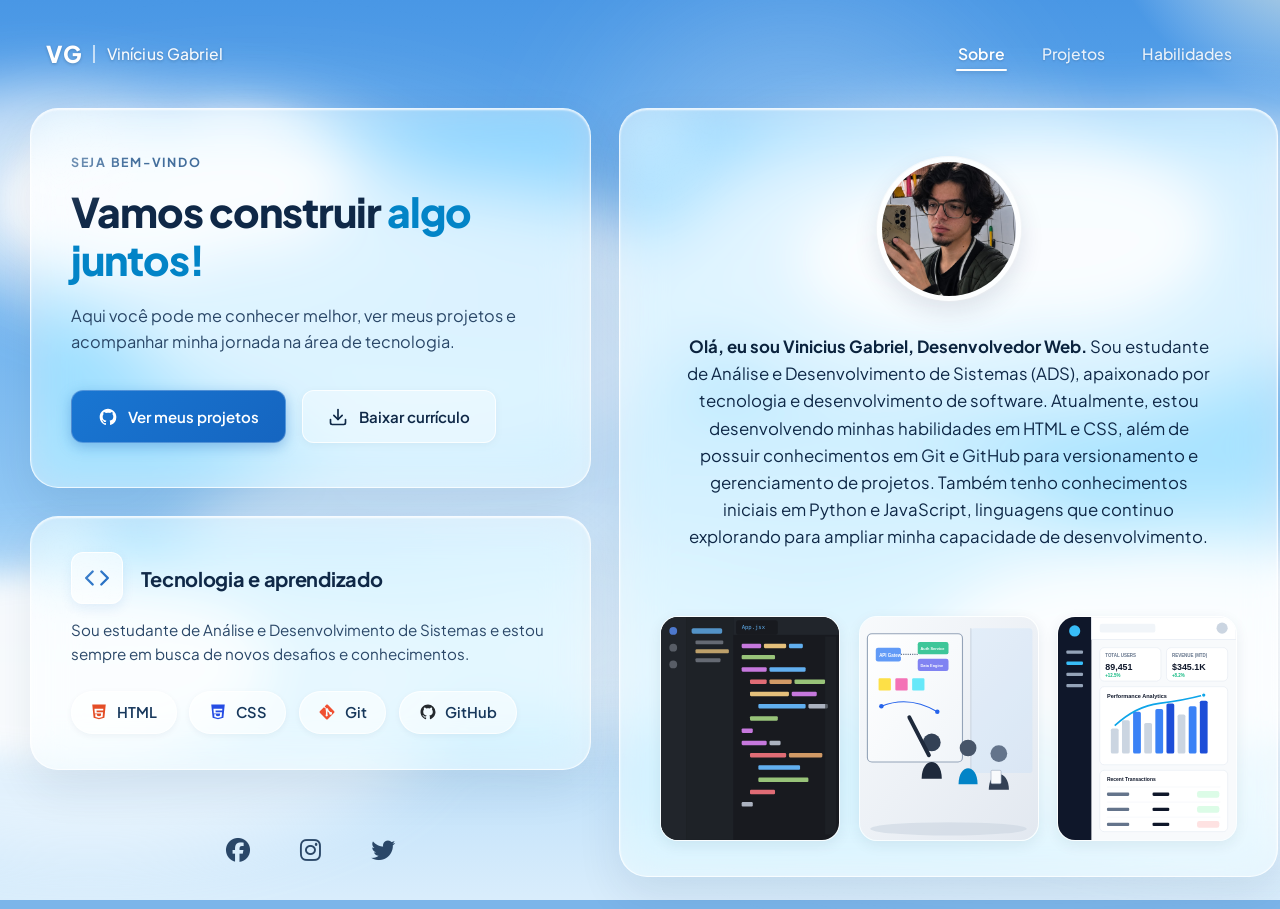
==== index.html @ b607b7c6 "Initial commit" ====
<!DOCTYPE html>
<html lang="pt-BR">
<head>
  <meta charset="UTF-8">
  <meta name="viewport" content="width=device-width, initial-scale=1.0">
  <title>Portfólio - Vinícius Gabriel</title>
  <meta name="description" content="Portfólio de Vinícius Gabriel, Desenvolvedor de Software. Conheça meus projetos, tecnologias e trajetória.">
  
  <!-- Fontes Google: Plus Jakarta Sans para visual moderno e sofisticado -->
  <link rel="preconnect" href="https://fonts.googleapis.com">
  <link rel="preconnect" href="https://fonts.gstatic.com" crossorigin>
  <link href="https://fonts.googleapis.com/css2?family=Plus+Jakarta+Sans:wght@400;500;600;700;800&display=swap" rel="stylesheet">
  <link rel="stylesheet"
      href="https://cdnjs.cloudflare.com/ajax/libs/font-awesome/6.7.2/css/all.min.css">
  <!-- Folha de estilo principal -->
  <link rel="stylesheet" href="style.css">
</head>
<body>
  <!-- Fundo dinâmico com nuvens/gradiente (facilmente alterável no CSS) -->
  <div class="sky-background" aria-hidden="true">
    <div class="cloud cloud-1"></div>
    <div class="cloud cloud-2"></div>
    <div class="cloud cloud-3"></div>
    <div class="sun-glare"></div>
  </div>

  <div class="page-wrapper">
    <!-- CABEÇALHO / NAVBAR -->
    <header class="navbar" id="navbar">
      <div class="nav-container">
        <!-- Logo / Marca -->
        <a href="#inicio" class="brand" aria-label="Página Inicial de Vinicius Gabriel">
          <span class="brand-monogram">VG</span>
          <span class="brand-divider"></span>
          <span class="brand-name">Vinícius Gabriel</span>
        </a>

        <!-- Links de navegação -->
        <nav class="nav-menu" id="navMenu">
          <ul class="nav-list">
            <li><a href="index.html" class="nav-link active">Sobre</a></li>
            <li><a href="projetos.html" class="nav-link">Projetos</a></li>
            <li><a href="#habilidades.htm" class="nav-link">Habilidades</a></li>
          </ul>
        </nav>

        <!-- Botão Menu Mobile -->
        <button class="mobile-toggle" id="mobileToggle" aria-label="Abrir menu de navegação">
          <span class="bar"></span>
          <span class="bar"></span>
          <span class="bar"></span>
        </button>
      </div>
    </header>
    

    <!-- CONTEÚDO PRINCIPAL (ESTRUTURA EM GRID DE CARDS GLASS) -->
    <main class="main-content" id="inicio">
      <div class="cards-grid">
        
        <!-- COLUNA DA ESQUERDA -->
        <div class="column-left">
          
          <!-- CARD 1: BOAS-VINDAS / HERO CTA -->
          <section class="glass-card hero-card" id="sobre">
            <div class="card-glow"></div>
            
            <div class="card-caption">SEJA BEM-VINDO</div>
            
            <h1 class="hero-title">
              Vamos construir <span class="accent-highlight">algo juntos!</span>
            </h1>
            
            <p class="hero-description">
              Aqui você pode me conhecer melhor, ver meus projetos e acompanhar minha jornada na área de tecnologia.
            </p>
            
            <div class="actions-group">
              <!-- Botão Principal -->
              <a href="https://github.com/vinii-gabss" class="btn btn-primary"
                 id="btnProjects"
                 target="_blank"
                 rel="noopener noreferrer">
                <svg class="btn-icon" viewBox="0 0 24 24" width="20" height="20" fill="currentColor">
                  <path fill-rule="evenodd" clip-rule="evenodd" d="M12 2C6.477 2 2 6.484 2 12.017c0 4.425 2.865 8.18 6.839 9.504.5.092.682-.217.682-.483 0-.237-.008-.868-.013-1.703-2.782.605-3.369-1.343-3.369-1.343-.454-1.158-1.11-1.466-1.11-1.466-.908-.62.069-.608.069-.608 1.003.07 1.53 1.032 1.53 1.032.892 1.53 2.341 1.088 2.91.832.092-.647.35-1.088.636-1.338-2.22-.253-4.555-1.113-4.555-4.951 0-1.093.39-1.988 1.029-2.688-.103-.253-.446-1.272.098-2.65 0 0 .84-.27 2.75 1.026A9.564 9.564 0 0112 6.844c.85.004 1.705.115 2.504.337 1.909-1.296 2.747-1.027 2.747-1.027.546 1.379.202 2.398.1 2.651.64.7 1.028 1.595 1.028 2.688 0 3.848-2.339 4.695-4.566 4.943.359.309.678.92.678 1.855 0 1.338-.012 2.419-.012 2.747 0 .268.18.58.688.482A10.019 10.019 0 0022 12.017C22 6.484 17.522 2 12 2z"/>
                </svg>
                
                <span>Ver meus projetos</span>
              </a>

              <!-- Botão Secundário -->
              <a href="#curriculo" class="btn btn-secondary" id="btnResume">
                <svg class="btn-icon" viewBox="0 0 24 24" width="20" height="20" fill="none" stroke="currentColor" stroke-width="2" stroke-linecap="round" stroke-linejoin="round">
                  <path d="M21 15v4a2 2 0 0 1-2 2H5a2 2 0 0 1-2-2v-4"></path>
                  <polyline points="7 10 12 15 17 10"></polyline>
                  <line x1="12" y1="15" x2="12" y2="3"></line>
                  
                </svg>
                <span>Baixar currículo</span>
              </a>
            </div>
          </section>

          <!-- CARD 2: TECNOLOGIA E APRENDIZADO -->
          <section class="glass-card skills-card" id="habilidades">
            <div class="card-glow"></div>
            
            <div class="skills-header">
              <!-- Ícone estilizado </> -->
              <div class="code-badge-icon" aria-hidden="true">
                <svg viewBox="0 0 24 24" width="26" height="26" fill="none" stroke="currentColor" stroke-width="2.2" stroke-linecap="round" stroke-linejoin="round">
                  <polyline points="16 18 22 12 16 6"></polyline>
                  <polyline points="8 6 2 12 8 18"></polyline>
                </svg>
              </div>
              <h2 class="skills-title">Tecnologia e aprendizado</h2>
            </div>

            <p class="skills-description">
              Sou estudante de Análise e Desenvolvimento de Sistemas e estou sempre em busca de novos desafios e conhecimentos.
            </p>

            <!-- Tags/Pills das Tecnologias -->
            <div class="tech-pills-list">
              <!-- HTML -->
              <div class="tech-pill" title="HTML5">
                <svg class="tech-icon html-icon" viewBox="0 0 24 24" width="18" height="18" fill="currentColor">
                  <path d="M3 2l1.8 17.5 7.2 2 7.2-2L21 2H3zm14.8 5.4l-.2 2.5H8.7l.2 2.5h8.5l-.6 6.3-4.8 1.3-4.8-1.3-.3-3.6h2.4l.2 1.8 2.5.7 2.5-.7.3-3H6.4l-.5-6.2h11.9z"/>
                </svg>
                <span>HTML</span>
              </div>

              <!-- CSS -->
              <div class="tech-pill" title="CSS3">
                <svg class="tech-icon css-icon" viewBox="0 0 24 24" width="18" height="18" fill="currentColor">
                  <path d="M3 2l1.8 17.5 7.2 2 7.2-2L21 2H3zm14.8 5.4l-.2 2.5H8.7l.2 2.5h8.5l-.6 6.3-4.8 1.3-4.8-1.3-.3-3.6h2.4l.2 1.8 2.5.7 2.5-.7.3-3H6.4l-.5-6.2h11.9z"/>
                </svg>
                <span>CSS</span>
              </div>

              <!-- Git -->
              <div class="tech-pill" title="Git">
                <svg class="tech-icon git-icon" viewBox="0 0 24 24" width="18" height="18" fill="currentColor">
                  <path d="M21.6 10.9L13.1 2.4c-.6-.6-1.5-.6-2.1 0L8.9 4.5l2.7 2.7c.6-.2 1.3-.1 1.8.4.5.5.6 1.2.4 1.8l2.6 2.6c.6-.2 1.3-.1 1.8.4.8.8.8 2 0 2.8-.8.8-2 .8-2.8 0-.5-.5-.6-1.3-.4-1.9l-2.4-2.4v4.5c.3.2.5.6.5 1 0 .8-.7 1.5-1.5 1.5s-1.5-.7-1.5-1.5c0-.4.2-.8.5-1V9.9c-.3-.2-.5-.6-.5-1 0-.5.2-.9.5-1.2L7.9 5.6 2.4 11c-.6.6-.6 1.5 0 2.1l8.5 8.5c.6.6 1.5.6 2.1 0l8.5-8.5c.6-.6.6-1.6.1-2.2z"/>
                </svg>
                <span>Git</span>
              </div>

              <!-- GitHub -->
              <div class="tech-pill" title="GitHub">
                <svg class="tech-icon github-icon" viewBox="0 0 24 24" width="18" height="18" fill="currentColor">
                  <path fill-rule="evenodd" clip-rule="evenodd" d="M12 2C6.48 2 2 6.48 2 12c0 4.42 2.87 8.17 6.84 9.5.5.08.66-.23.66-.5v-1.69c-2.77.6-3.36-1.34-3.36-1.34-.46-1.16-1.11-1.47-1.11-1.47-.91-.62.07-.6.07-.6 1 .07 1.53 1.03 1.53 1.03.87 1.52 2.34 1.07 2.91.83.1-.65.35-1.09.63-1.34-2.22-.25-4.55-1.11-4.55-4.92 0-1.11.38-2 1.03-2.71-.1-.25-.45-1.29.1-2.64 0 0 .84-.27 2.75 1.02.79-.22 1.65-.33 2.5-.33.85 0 1.71.11 2.5.33 1.91-1.29 2.75-1.02 2.75-1.02.55 1.35.2 2.39.1 2.64.65.71 1.03 1.6 1.03 2.71 0 3.82-2.34 4.66-4.57 4.91.36.31.69.92.69 1.85V21c0 .27.16.59.67.5C19.14 20.16 22 16.42 22 12A10 10 0 0 0 12 2z"/>
                </svg>
                <span>GitHub</span>
              </div>
            </div>
          </section>

          <footer class="footer">
   

    <div class="footer-redes">
        <a href="https://facebook.com" target="_blank">
            <i class="fab fa-facebook"></i>
        </a>

        <a href="https://instagram.com/vinii.gabs/" target="_blank">
            <i class="fab fa-instagram"></i>
        </a>

        <a href="https://twitter.com" target="_blank">
            <i class="fab fa-twitter"></i>
        </a>
    </div>
   

    
</footer>

        </div>

        <!-- COLUNA DA DIREITA -->
        <div class="column-right">
          
          <!-- CARD GRANDE: PERFIL & SHOWCASE -->
          <section class="glass-card profile-card" id="projetos">
            <div class="card-glow"></div>

            <!-- Avatar Circular com Anel Brilhante -->
            <div class="avatar-wrapper">
              <div class="avatar-ring">
                <!-- Substitua por assets/images/avatar.jpg quando quiser usar sua foto real -->
                <img 
                  src="assets/images/javatarJp.jpeg" 
                  alt="Foto de perfil de Vinicius Gabriel" 
                  class="avatar-img"
                >
              </div>
            </div>

            <!-- Texto de Apresentação / Bio -->
            <div class="profile-bio">
              <p>
                <strong>Olá, eu sou Vinicius Gabriel, Desenvolvedor Web.</strong> 
                Sou estudante de Análise e Desenvolvimento de Sistemas (ADS), apaixonado por tecnologia e desenvolvimento de software. Atualmente, estou desenvolvendo minhas habilidades em HTML e CSS, além de possuir conhecimentos em Git e GitHub para versionamento e gerenciamento de projetos. Também tenho conhecimentos iniciais em Python e JavaScript, linguagens que continuo explorando para ampliar minha capacidade de desenvolvimento.


              </p>
            </div>

            <!-- Galeria / Grade de Miniaturas de Projetos (3 Cards) -->
            <div class="projects-gallery">
              
              <!-- Item 1: Código / Editor -->
              <div class="gallery-item" tabindex="0" role="button" aria-label="Ver projeto de código">
                <div class="thumb-frame">
                  <img 
                    src="assets/images/thumb-code.svg" 
                    alt="Editor de código de projeto" 
                    class="thumb-img"
                  >
                  <div class="thumb-overlay">
                    <span class="overlay-text">Editor & Código</span>
                  </div>
                </div>
              </div>

              <!-- Item 2: Colaboração / Equipe -->
              <div class="gallery-item" tabindex="0" role="button" aria-label="Ver projeto em equipe">
                <div class="thumb-frame">
                  <img 
                    src="assets/images/thumb-team.svg" 
                    alt="Trabalho e planejamento em equipe" 
                    class="thumb-img"
                  >
                  <div class="thumb-overlay">
                    <span class="overlay-text">Planejamento</span>
                  </div>
                </div>
              </div>

              <!-- Item 3: Interface / Dashboard -->
              <div class="gallery-item" tabindex="0" role="button" aria-label="Ver projeto de dashboard">
                <div class="thumb-frame">
                  <img 
                    src="assets/images/thumb-dashboard.svg" 
                    alt="Interface de sistema e dashboard" 
                    class="thumb-img"
                  >
                  <div class="thumb-overlay">
                    <span class="overlay-text">Dashboard Web</span>
                  </div>
                </div>
              </div>

            </div>

          </section>

        </div>

      
    </main>

    <!-- RODAPÉ SUTIL -->
    
 


  <!-- MODAL DE PREVIEW / DETALHES -->
  <div class="modal-backdrop" id="previewModal" aria-hidden="true">
    <div class="modal-box glass-card">
      <button class="modal-close" id="modalClose" aria-label="Fechar modal">&times;</button>
      <div class="modal-body" id="modalContent">
        <!-- Preenchido dinamicamente pelo script.js -->
      </div>
    </div>
  </div>

  

  <!-- Script com micro-interações -->
  <script src="script.js"></script>


</body>
</html>
---- style.css ----
/* ==========================================================================
   PORTFÓLIO - ESTILO GLASSMORFISMO MODERNO
   Inspirado no design de referência: tons celestes, cartões translúcidos e tipografia moderna.
   ========================================================================== */

/* --------------------------------------------------------------------------
   VARIÁVEIS DE DESIGN (CUSTOM PROPERTIES)
   Altere aqui facilmente cores, fontes e imagem de fundo!
   -------------------------------------------------------------------------- */
:root {
  /* FONTES */
  --font-family: 'Plus Jakarta Sans', system-ui, -apple-system, BlinkMacSystemFont, 'Segoe UI', Roboto, sans-serif;

  /* CORES PRINCIPAIS */
  --color-primary: #1565c0;          /* Azul botão principal */
  --color-primary-hover: #0d47a1;    /* Azul hover */
  --color-primary-light: #2196f3;    /* Azul destaque / gradiente */
  --color-accent-text: #0284c7;      /* Destaque "algo juntos!" */
  
  --color-heading: #0f2847;          /* Azul escuro nobre para títulos */
  --color-text: #2a4768;             /* Azul acinzentado para leitura */
  --color-text-muted: #4e6d8f;       /* Texto secundário */
  --color-badge: #436e9c;            /* "SEJA BEM-VINDO" */

  /* VIDRO / GLASSMORFISMO */
  --glass-bg: rgba(255, 255, 255, 0.46);
  --glass-bg-hover: rgba(255, 255, 255, 0.58);
  --glass-border: rgba(255, 255, 255, 0.75);
  --glass-shadow: 0 18px 45px rgba(15, 45, 80, 0.09), inset 0 1px 2px rgba(255, 255, 255, 0.85);
  --glass-blur: blur(22px) saturate(190%);

  /* PILL / BADGES */
  --pill-bg: rgba(255, 255, 255, 0.55);
  --pill-border: rgba(255, 255, 255, 0.8);
  --pill-text: #17385c;

  /* BORDAS ARREDONDADAS */
  --radius-card: 28px;
  --radius-thumb: 18px;
  --radius-button: 12px;
  --radius-pill: 9999px;

  /* TRANSIÇÕES */
  --transition-smooth: all 0.28s cubic-bezier(0.16, 1, 0.3, 1);

  /* FUNDO DA PÁGINA:
     Você pode substituir 'assets/images/background.svg' pelo caminho da sua imagem (ex: .jpg, .png)! */
  --bg-image: url('assets/images/background.svg');
}

/* --------------------------------------------------------------------------
   RESET & CONFIGURAÇÃO BÁSICA
   -------------------------------------------------------------------------- */
*, *::before, *::after {
  box-sizing: border-box;
  margin: 0;
  padding: 0;
}

html {
  scroll-behavior: smooth;
  font-size: 16px;
  -webkit-text-size-adjust: 100%;
}

body {
  font-family: var(--font-family);
  color: var(--color-text);
  line-height: 1.55;
  background-color: #7bb5ea;
  min-height: 100vh;
  position: relative;
  overflow-x: hidden;
  -webkit-font-smoothing: antialiased;
  -moz-osx-font-smoothing: grayscale;
}

/* --------------------------------------------------------------------------
   PLANO DE FUNDO (CÉU, NUVENS & IMAGEM DE FUNDO)
   -------------------------------------------------------------------------- */
.sky-background {
  position: fixed;
  inset: 0;
  width: 100%;
  height: 100%;
  z-index: -1;
  background-color: #63a4e2;
  /* Gradiente celeste natural de fallback */
  background: 
    var(--bg-image) center center / cover no-repeat,
    radial-gradient(circle at 75% 15%, rgba(255, 255, 255, 0.8) 0%, transparent 45%),
    linear-gradient(135deg, #5b9ee1 0%, #83bae8 45%, #b4daf5 85%, #d6ebf8 100%);
  background-attachment: fixed;
}

/* Efeito de brilho solar suave no canto superior direito */
.sun-glare {
  position: absolute;
  top: -10%;
  right: 15%;
  width: 45vw;
  height: 45vw;
  max-width: 600px;
  max-height: 600px;
  background: radial-gradient(circle, rgba(255, 255, 255, 0.35) 0%, rgba(255, 255, 255, 0) 70%);
  filter: blur(50px);
  pointer-events: none;
}

/* Nuvens dinâmicas de apoio (visíveis quando não houver imagem) */
.cloud {
  position: absolute;
  background: radial-gradient(ellipse at center, rgba(255, 255, 255, 0.3) 0%, rgba(255, 255, 255, 0) 70%);
  filter: blur(35px);
  pointer-events: none;
  animation: floatClouds 35s infinite alternate ease-in-out;
}

.cloud-1 {
  width: 60vw;
  height: 35vh;
  top: 5%;
  left: -10vw;
}

.cloud-2 {
  width: 70vw;
  height: 40vh;
  bottom: 0;
  right: -15vw;
  animation-duration: 45s;
}

.cloud-3 {
  width: 45vw;
  height: 30vh;
  bottom: 15%;
  left: 20%;
  animation-duration: 40s;
}


@keyframes floatClouds {
  0% { transform: translate(0, 0) scale(1); }
  50% { transform: translate(25px, -15px) scale(1.05); }
  100% { transform: translate(-20px, 10px) scale(0.98); }
}

/* --------------------------------------------------------------------------
   LAYOUT GERAL
   -------------------------------------------------------------------------- */
.page-wrapper {
  min-height: 100vh;
  display: flex;
  flex-direction: column;
  padding: 0 1.5rem;
}

/* --------------------------------------------------------------------------
   BARRA DE NAVEGAÇÃO (HEADER / NAVBAR)
   -------------------------------------------------------------------------- */
.navbar {
  width: 100%;
  max-width: 1220px;
  margin: 1.5rem auto 1.5rem auto;
  padding: 0.75rem 1rem;
  z-index: 100;
}

.nav-container {
  display: flex;
  align-items: center;
  justify-content: space-between;
}

/* Marca / Logo "VG | Vinicius Gabriel" */
.brand {
  display: inline-flex;
  align-items: center;
  gap: 0.75rem;
  text-decoration: none;
  color: #ffffff;
  text-shadow: 0 1px 3px rgba(10, 30, 60, 0.25);
  transition: var(--transition-smooth);
}

.brand:hover {
  opacity: 0.92;
  transform: translateY(-1px);
}

.brand-monogram {
  font-weight: 800;
  font-size: 1.45rem;
  letter-spacing: -0.02em;
  color: #ffffff;
}

.brand-divider {
  display: inline-block;
  width: 1.5px;
  height: 18px;
  background-color: rgba(255, 255, 255, 0.65);
}

.brand-name {
  font-size: 0.98rem;
  font-weight: 500;
  letter-spacing: 0.01em;
  color: rgba(255, 255, 255, 0.95);
}

/* Menu de Navegação Superior */
.nav-menu {
  display: flex;
  align-items: center;
}

.nav-list {
  display: flex;
  list-style: none;
  align-items: center;
  gap: 2rem;
}

.footer-redes {
    display: flex;
    justify-content: center;
    gap: 20px;
    margin: 15px 0;
}

.footer-redes a {
    color: inherit;
    font-size: 24px;
    text-decoration: none;
    transition: transform 0.3s ease, color 0.3s ease;
}

.footer-redes a:hover {
    color: #007bff;
    transform: translateY(-4px);
}


.nav-link {
  position: relative;
  text-decoration: none;
  color: rgba(255, 255, 255, 0.88);
  font-size: 0.98rem;
  font-weight: 500;
  padding: 0.25rem 0.15rem;
  text-shadow: 0 1px 2px rgba(15, 35, 65, 0.2);
  transition: var(--transition-smooth);
}

.nav-link:hover {
  color: #ffffff;
}

/* Indicador de link ativo (linha inferior branca com sombra sutil) */
.nav-link.active {
  color: #ffffff;
  font-weight: 600;
}

.nav-link.active::after {
  content: '';
  position: absolute;
  left: 0;
  bottom: -4px;
  width: 100%;
  height: 2px;
  background-color: #ffffff;
  border-radius: 2px;
  box-shadow: 0 1px 4px rgba(15, 45, 90, 0.25);
}

/* Botão Mobile */
.mobile-toggle {
  display: none;
  background: rgba(255, 255, 255, 0.35);
  border: 1px solid rgba(255, 255, 255, 0.6);
  border-radius: 8px;
  padding: 0.5rem;
  cursor: pointer;
  flex-direction: column;
  gap: 5px;
  backdrop-filter: blur(10px);
}

.mobile-toggle .bar {
  width: 22px;
  height: 2px;
  background-color: #ffffff;
  border-radius: 2px;
  transition: var(--transition-smooth);
}

/* --------------------------------------------------------------------------
   ESTRUTURA PRINCIPAL (GRID DOS CARTOES GLASS)
   -------------------------------------------------------------------------- */
.main-content {
  flex: 1;
  width: 100%;
  max-width: 1220px;
  margin: 0 auto;
  display: flex;
  flex-direction: column;
  justify-content: center;
  padding-bottom: 2rem;
}

.cards-grid {
  display: grid;
  grid-template-columns: 46% 54%;
  gap: 1.75rem;
  align-items: stretch;
}

/* Coluna da Esquerda (empilha 2 cards) */
.column-left {
  display: flex;
  flex-direction: column;
  gap: 1.75rem;
}

/* Coluna da Direita (1 card grande) */
.column-right {
  display: flex;
  flex-direction: column;
}

/* --------------------------------------------------------------------------
   COMPONENTE BASE: GLASS CARD (EFEITO VIDRO FOSCO)
   -------------------------------------------------------------------------- */
.glass-card {
  position: relative;
  background: var(--glass-bg);
  backdrop-filter: var(--glass-blur);
  -webkit-backdrop-filter: var(--glass-blur);
  border: 1px solid var(--glass-border);
  border-radius: var(--radius-card);
  box-shadow: var(--glass-shadow);
  overflow: hidden;
  transition: transform 0.35s cubic-bezier(0.16, 1, 0.3, 1), box-shadow 0.35s ease, background 0.35s ease;
}

.glass-card:hover {
  background: var(--glass-bg-hover);
  box-shadow: 0 24px 50px rgba(15, 45, 80, 0.12), inset 0 1px 2px rgba(255, 255, 255, 0.95);
}

/* Brilho suave sutil interno */
.card-glow {
  position: absolute;
  top: -40px;
  left: -40px;
  width: 140px;
  height: 140px;
  background: radial-gradient(circle, rgba(255, 255, 255, 0.45) 0%, transparent 70%);
  filter: blur(20px);
  pointer-events: none;
}

/* --------------------------------------------------------------------------
   CARD 1: HERO / BOAS-VINDAS
   -------------------------------------------------------------------------- */
.hero-card {
  padding: 2.75rem 2.5rem;
  display: flex;
  flex-direction: column;
}

.card-caption {
  font-size: 0.78rem;
  font-weight: 700;
  text-transform: uppercase;
  letter-spacing: 0.14em;
  color: var(--color-badge);
  margin-bottom: 1rem;
}

.hero-title {
  font-size: 2.55rem;
  font-weight: 800;
  line-height: 1.18;
  letter-spacing: -0.025em;
  color: var(--color-heading);
  margin-bottom: 1.15rem;
}

.accent-highlight {
  color: var(--color-accent-text);
  display: inline;
}

.hero-description {
  font-size: 1.02rem;
  line-height: 1.6;
  color: var(--color-text);
  margin-bottom: 2.2rem;
  max-width: 480px;
}

/* Grupo de Botões de Ação */
.actions-group {
  display: flex;
  align-items: center;
  flex-wrap: wrap;
  gap: 1rem;
  margin-top: auto;
}

.btn {
  display: inline-flex;
  align-items: center;
  justify-content: center;
  gap: 0.65rem;
  font-size: 0.94rem;
  font-weight: 600;
  padding: 0.85rem 1.6rem;
  border-radius: var(--radius-button);
  text-decoration: none;
  cursor: pointer;
  transition: var(--transition-smooth);
}

/* Botão Primário ("Ver meus projetos") */
.btn-primary {
  background: linear-gradient(135deg, #1976d2 0%, #1565c0 100%);
  color: #ffffff;
  border: 1px solid rgba(255, 255, 255, 0.25);
  box-shadow: 0 4px 14px rgba(21, 101, 192, 0.35);
}

.btn-primary:hover {
  background: linear-gradient(135deg, #2196f3 0%, #1565c0 100%);
  transform: translateY(-2px);
  box-shadow: 0 7px 20px rgba(21, 101, 192, 0.45);
}

.btn-primary:active {
  transform: translateY(0);
}

/* Botão Secundário ("Baixar currículo") */
.btn-secondary {
  background: rgba(255, 255, 255, 0.35);
  color: var(--color-heading);
  border: 1px solid rgba(255, 255, 255, 0.8);
  box-shadow: 0 2px 8px rgba(15, 45, 80, 0.05);
}

.btn-secondary:hover {
  background: rgba(255, 255, 255, 0.65);
  color: #0c2b4e;
  transform: translateY(-2px);
  box-shadow: 0 5px 15px rgba(15, 45, 80, 0.09);
}

.btn-secondary:active {
  transform: translateY(0);
}

.btn-icon {
  flex-shrink: 0;
}

/* --------------------------------------------------------------------------
   CARD 2: TECNOLOGIA E APRENDIZADO
   -------------------------------------------------------------------------- */
.skills-card {
  padding: 2.2rem 2.5rem;
  display: flex;
  flex-direction: column;
}

.skills-header {
  display: flex;
  align-items: center;
  gap: 1.1rem;
  margin-bottom: 0.9rem;
}

/* Quadrado de vidro com o ícone </> */
.code-badge-icon {
  display: flex;
  align-items: center;
  justify-content: center;
  width: 52px;
  height: 52px;
  border-radius: 12px;
  background: rgba(255, 255, 255, 0.6);
  border: 1.5px solid rgba(255, 255, 255, 0.9);
  color: #1565c0;
  box-shadow: 0 4px 12px rgba(21, 101, 192, 0.1);
  flex-shrink: 0;
}

.skills-title {
  font-size: 1.25rem;
  font-weight: 700;
  color: var(--color-heading);
  letter-spacing: -0.015em;
}

.skills-description {
  font-size: 0.95rem;
  line-height: 1.55;
  color: var(--color-text);
  margin-bottom: 1.6rem;
}

/* Badges / Chips de Tecnologias */
.tech-pills-list {
  display: flex;
  align-items: center;
  flex-wrap: wrap;
  gap: 0.8rem;
  margin-top: auto;
}

.tech-pill {
  display: inline-flex;
  align-items: center;
  gap: 0.55rem;
  padding: 0.55rem 1.15rem;
  background: var(--pill-bg);
  border: 1px solid var(--pill-border);
  border-radius: var(--radius-pill);
  font-size: 0.92rem;
  font-weight: 600;
  color: var(--pill-text);
  box-shadow: 0 2px 6px rgba(15, 45, 80, 0.05);
  cursor: default;
  transition: var(--transition-smooth);
}

.tech-pill:hover {
  background: rgba(255, 255, 255, 0.85);
  transform: translateY(-2px);
  box-shadow: 0 5px 12px rgba(15, 45, 80, 0.1);
}

.tech-icon {
  flex-shrink: 0;
}

.html-icon { color: #e44d26; }
.css-icon  { color: #264de4; }
.git-icon  { color: #f05032; }
.github-icon { color: #24292e; }

/* --------------------------------------------------------------------------
   COLUNA DA DIREITA: CARD DE PERFIL & SHOWCASE
   -------------------------------------------------------------------------- */
.profile-card {
  height: 100%;
  padding: 3rem 2.5rem 2.2rem 2.5rem;
  display: flex;
  flex-direction: column;
  align-items: center;
  text-align: center;
}

/* Avatar Circular com Borda de Luz */
.avatar-wrapper {
  margin-bottom: 2rem;
}

.avatar-ring {
  width: 144px;
  height: 144px;
  border-radius: 50%;
  padding: 5px;
  background: linear-gradient(135deg, rgba(255, 255, 255, 0.95), rgba(255, 255, 255, 0.45));
  box-shadow: 0 10px 25px rgba(15, 45, 80, 0.12), 0 0 0 1px rgba(255, 255, 255, 0.8);
  display: flex;
  align-items: center;
  justify-content: center;
  transition: var(--transition-smooth);
}

.avatar-ring:hover {
  transform: scale(1.03);
  box-shadow: 0 14px 30px rgba(15, 45, 80, 0.16), 0 0 0 2px rgba(255, 255, 255, 0.95);
}

.avatar-img {
  width: 100%;
  height: 100%;
  border-radius: 50%;
  object-fit: cover;
  display: block;
}

/* Bio / Apresentação */
.profile-bio {
  max-width: 530px;
  margin-bottom: 2.2rem;
}

.profile-bio p {
  font-size: 1.05rem;
  line-height: 1.62;
  color: var(--color-heading);
}

.profile-bio strong {
  font-weight: 700;
  color: #0b233e;
}

/* Galeria de Miniaturas / Cards Inferiores (3 cards lado a lado) */
.projects-gallery {
  display: grid;
  grid-template-columns: repeat(3, 1fr);
  gap: 1.15rem;
  width: 100%;
  margin-top: auto;
}

.gallery-item {
  position: relative;
  border-radius: var(--radius-thumb);
  overflow: hidden;
  cursor: pointer;
  background: rgba(255, 255, 255, 0.4);
  border: 1px solid rgba(255, 255, 255, 0.7);
  box-shadow: 0 4px 14px rgba(15, 45, 80, 0.08);
  aspect-ratio: 4 / 5;
  transition: transform 0.3s cubic-bezier(0.16, 1, 0.3, 1), box-shadow 0.3s ease;
  outline: none;
}

.gallery-item:hover,
.gallery-item:focus-visible {
  transform: translateY(-5px) scale(1.02);
  box-shadow: 0 12px 24px rgba(15, 45, 80, 0.18);
  border-color: rgba(255, 255, 255, 0.95);
}

.thumb-frame {
  width: 100%;
  height: 100%;
  position: relative;
}

.thumb-img {
  width: 100%;
  height: 100%;
  object-fit: cover;
  display: block;
  transition: transform 0.4s ease;
}

.gallery-item:hover .thumb-img {
  transform: scale(1.06);
}

/* Overlay ao passar o mouse */
.thumb-overlay {
  position: absolute;
  inset: 0;
  background: linear-gradient(to top, rgba(10, 32, 60, 0.75) 0%, rgba(10, 32, 60, 0) 65%);
  display: flex;
  align-items: flex-end;
  justify-content: center;
  padding: 0.9rem;
  opacity: 0;
  transition: opacity 0.25s ease;
}

.gallery-item:hover .thumb-overlay,
.gallery-item:focus-visible .thumb-overlay {
  opacity: 1;
}

.overlay-text {
  color: #ffffff;
  font-size: 0.85rem;
  font-weight: 600;
  letter-spacing: 0.02em;
  text-shadow: 0 1px 3px rgba(0, 0, 0, 0.4);
}
/* --------------------------------------------------------------------------
   MODAL DE PREVIEW / DETALHES DO PROJETO
   -------------------------------------------------------------------------- */
.modal-backdrop {
  position: fixed;
  inset: 0;
  background: rgba(10, 30, 60, 0.55);
  backdrop-filter: blur(8px);
  -webkit-backdrop-filter: blur(8px);
  display: flex;
  align-items: center;
  justify-content: center;
  z-index: 1000;
  opacity: 0;
  pointer-events: none;
  transition: opacity 0.3s ease;
  padding: 1.5rem;
}

.modal-backdrop.active {
  opacity: 1;
  pointer-events: auto;
}

.modal-box {
  width: 100%;
  max-width: 620px;
  background: rgba(255, 255, 255, 0.88);
  border: 1px solid rgba(255, 255, 255, 0.95);
  box-shadow: 0 25px 60px rgba(10, 30, 60, 0.25);
  padding: 2.5rem;
  position: relative;
  transform: translateY(20px) scale(0.96);
  transition: transform 0.3s cubic-bezier(0.16, 1, 0.3, 1);
}

.modal-backdrop.active .modal-box {
  transform: translateY(0) scale(1);
}

.modal-close {
  position: absolute;
  top: 1rem;
  right: 1.25rem;
  background: transparent;
  border: none;
  font-size: 2rem;
  color: var(--color-heading);
  cursor: pointer;
  line-height: 1;
  opacity: 0.6;
  transition: var(--transition-smooth);
}

.modal-close:hover {
  opacity: 1;
  transform: scale(1.1);
}

.modal-body h3 {
  font-size: 1.5rem;
  color: var(--color-heading);
  margin-bottom: 0.75rem;
}

.modal-body p {
  color: var(--color-text);
  line-height: 1.6;
  margin-bottom: 1.25rem;
}

.modal-body .modal-img-preview {
  width: 100%;
  max-height: 320px;
  object-fit: cover;
  border-radius: 12px;
  margin-bottom: 1.25rem;
}

/* --------------------------------------------------------------------------
   RESPONSIVIDADE (TABLETS E CELULARES)
   -------------------------------------------------------------------------- */

/* Telas médias (Laptops menores e Tablets - abaixo de 1024px) */
@media (max-width: 1024px) {
  .cards-grid {
    grid-template-columns: 1fr;
    gap: 1.5rem;
  }

  .column-right {
    order: 2;
  }

  .column-left {
    order: 1;
  }

  .hero-card,
  .skills-card,
  .profile-card {
    padding: 2.2rem 2rem;
  }

  .hero-title {
    font-size: 2.2rem;
  }
}

/* Telas pequenas (Smartphones - abaixo de 768px) */
@media (max-width: 768px) {
  .page-wrapper {
    padding: 0 1rem;
  }

  .navbar {
    margin: 1rem auto;
  }

  /* Menu Mobile */
  .mobile-toggle {
    display: flex;
  }

  .nav-menu {
    position: absolute;
    top: calc(100% + 5px);
    right: 1rem;
    left: 1rem;
    background: rgba(255, 255, 255, 0.92);
    backdrop-filter: blur(20px);
    border: 1px solid rgba(255, 255, 255, 0.9);
    border-radius: 16px;
    padding: 1.25rem;
    box-shadow: 0 15px 35px rgba(10, 30, 60, 0.15);
    display: none;
    flex-direction: column;
  }

  .nav-menu.open {
    display: flex;
  }

  .nav-list {
    flex-direction: column;
    gap: 1rem;
    width: 100%;
  }

  .nav-link {
    color: var(--color-heading);
    text-shadow: none;
    display: block;
    width: 100%;
    padding: 0.5rem 0.75rem;
  }

  .nav-link.active {
    color: var(--color-primary);
  }

  .nav-link.active::after {
    display: none;
  }

  /* Cards no mobile */
  .hero-card,
  .skills-card,
  .profile-card {
    padding: 1.75rem 1.4rem;
    border-radius: 22px;
  }

  .hero-title {
    font-size: 1.85rem;
  }

  .hero-description {
    font-size: 0.95rem;
  }

  .actions-group {
    flex-direction: column;
    width: 100%;
  }

  .btn {
    width: 100%;
  }

  .avatar-ring {
    width: 120px;
    height: 120px;
  }

  .projects-gallery {
    grid-template-columns: repeat(3, 1fr);
    gap: 0.65rem;
  }

  .tech-pills-list {
    gap: 0.5rem;
  }

  .tech-pill {
    padding: 0.45rem 0.85rem;
    font-size: 0.85rem;
  }
}

/* Smartphones muito estreitos (abaixo de 420px) */
@media (max-width: 420px) {
  .projects-gallery {
    grid-template-columns: 1fr;
  }

  .gallery-item {
    aspect-ratio: 16 / 9;
  }
}

.footer {
    position: relative;
}

.footer-redes {
    
    bottom: 25px;
    left: 0px;

    display: flex;
    gap: 50px;
    margin-top: 40px;
}

.footer-redes a {
    color: inherit;
    font-size: 24px;
    text-decoration: none;
    transition: transform 0.3s ease, color 0.3s ease;
    display: flex;
    gap: 25px;
}

.footer-redes a:hover {
    color: #007bff;
    transform: translateY(-4px);
}
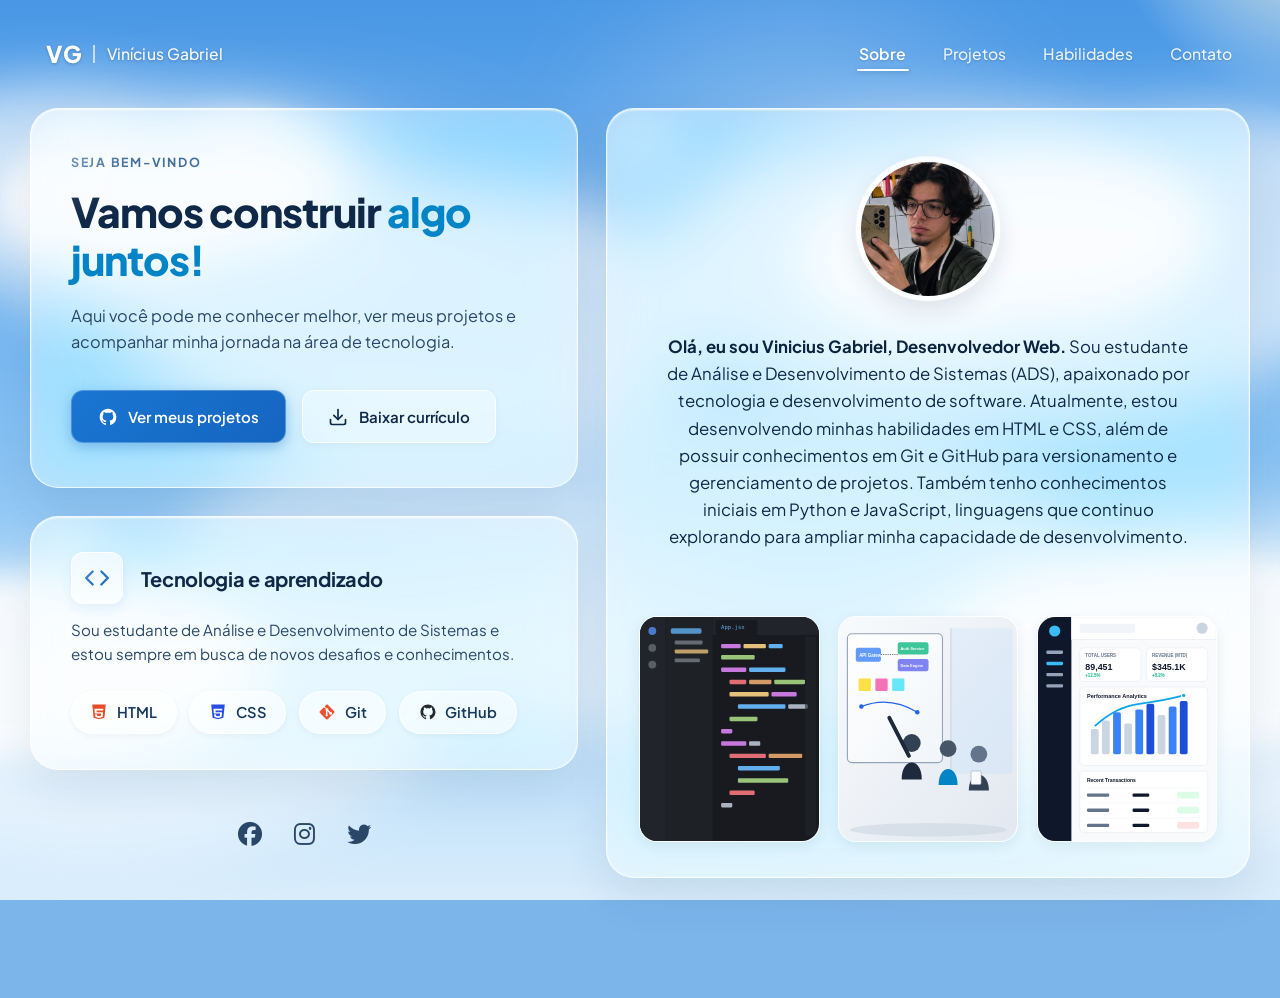
==== commit 7bb80d8a: "Atualiza páginas do portfólio Co-authored-by: Copilot <223556219+Copilot@users.noreply.github.com>" ====
--- a/index.html
+++ b/index.html
@@ -1,20 +1,23 @@
 <!DOCTYPE html>
 <html lang="pt-BR">
+
 <head>
   <meta charset="UTF-8">
   <meta name="viewport" content="width=device-width, initial-scale=1.0">
   <title>Portfólio - Vinícius Gabriel</title>
-  <meta name="description" content="Portfólio de Vinícius Gabriel, Desenvolvedor de Software. Conheça meus projetos, tecnologias e trajetória.">
-  
+  <meta name="description"
+    content="Portfólio de Vinícius Gabriel, Desenvolvedor de Software. Conheça meus projetos, tecnologias e trajetória.">
+
   <!-- Fontes Google: Plus Jakarta Sans para visual moderno e sofisticado -->
   <link rel="preconnect" href="https://fonts.googleapis.com">
   <link rel="preconnect" href="https://fonts.gstatic.com" crossorigin>
-  <link href="https://fonts.googleapis.com/css2?family=Plus+Jakarta+Sans:wght@400;500;600;700;800&display=swap" rel="stylesheet">
-  <link rel="stylesheet"
-      href="https://cdnjs.cloudflare.com/ajax/libs/font-awesome/6.7.2/css/all.min.css">
+  <link href="https://fonts.googleapis.com/css2?family=Plus+Jakarta+Sans:wght@400;500;600;700;800&display=swap"
+    rel="stylesheet">
+  <link rel="stylesheet" href="https://cdnjs.cloudflare.com/ajax/libs/font-awesome/6.7.2/css/all.min.css">
   <!-- Folha de estilo principal -->
   <link rel="stylesheet" href="style.css">
 </head>
+
 <body>
   <!-- Fundo dinâmico com nuvens/gradiente (facilmente alterável no CSS) -->
   <div class="sky-background" aria-hidden="true">
@@ -39,8 +42,9 @@
         <nav class="nav-menu" id="navMenu">
           <ul class="nav-list">
             <li><a href="index.html" class="nav-link active">Sobre</a></li>
-            <li><a href="projetos.html" class="nav-link">Projetos</a></li>
-            <li><a href="#habilidades.htm" class="nav-link">Habilidades</a></li>
+            <li><a href="projeto.html" class="nav-link">Projetos</a></li>
+            <li><a href="habilidades.html" class="nav-link">Habilidades</a></li>
+            <li><a href="contato.html" class="nav-link">Contato</a></li>
           </ul>
         </nav>
 
@@ -52,49 +56,49 @@
         </button>
       </div>
     </header>
-    
+
 
     <!-- CONTEÚDO PRINCIPAL (ESTRUTURA EM GRID DE CARDS GLASS) -->
     <main class="main-content" id="inicio">
       <div class="cards-grid">
-        
+
         <!-- COLUNA DA ESQUERDA -->
         <div class="column-left">
-          
+
           <!-- CARD 1: BOAS-VINDAS / HERO CTA -->
           <section class="glass-card hero-card" id="sobre">
             <div class="card-glow"></div>
-            
+
             <div class="card-caption">SEJA BEM-VINDO</div>
-            
+
             <h1 class="hero-title">
               Vamos construir <span class="accent-highlight">algo juntos!</span>
             </h1>
-            
+
             <p class="hero-description">
               Aqui você pode me conhecer melhor, ver meus projetos e acompanhar minha jornada na área de tecnologia.
             </p>
-            
+
             <div class="actions-group">
               <!-- Botão Principal -->
-              <a href="https://github.com/vinii-gabss" class="btn btn-primary"
-                 id="btnProjects"
-                 target="_blank"
-                 rel="noopener noreferrer">
+              <a href="https://github.com/vinii-gabss" class="btn btn-primary" id="btnProjects" target="_blank"
+                rel="noopener noreferrer">
                 <svg class="btn-icon" viewBox="0 0 24 24" width="20" height="20" fill="currentColor">
-                  <path fill-rule="evenodd" clip-rule="evenodd" d="M12 2C6.477 2 2 6.484 2 12.017c0 4.425 2.865 8.18 6.839 9.504.5.092.682-.217.682-.483 0-.237-.008-.868-.013-1.703-2.782.605-3.369-1.343-3.369-1.343-.454-1.158-1.11-1.466-1.11-1.466-.908-.62.069-.608.069-.608 1.003.07 1.53 1.032 1.53 1.032.892 1.53 2.341 1.088 2.91.832.092-.647.35-1.088.636-1.338-2.22-.253-4.555-1.113-4.555-4.951 0-1.093.39-1.988 1.029-2.688-.103-.253-.446-1.272.098-2.65 0 0 .84-.27 2.75 1.026A9.564 9.564 0 0112 6.844c.85.004 1.705.115 2.504.337 1.909-1.296 2.747-1.027 2.747-1.027.546 1.379.202 2.398.1 2.651.64.7 1.028 1.595 1.028 2.688 0 3.848-2.339 4.695-4.566 4.943.359.309.678.92.678 1.855 0 1.338-.012 2.419-.012 2.747 0 .268.18.58.688.482A10.019 10.019 0 0022 12.017C22 6.484 17.522 2 12 2z"/>
-                </svg>
-                
+                  <path fill-rule="evenodd" clip-rule="evenodd"
+                    d="M12 2C6.477 2 2 6.484 2 12.017c0 4.425 2.865 8.18 6.839 9.504.5.092.682-.217.682-.483 0-.237-.008-.868-.013-1.703-2.782.605-3.369-1.343-3.369-1.343-.454-1.158-1.11-1.466-1.11-1.466-.908-.62.069-.608.069-.608 1.003.07 1.53 1.032 1.53 1.032.892 1.53 2.341 1.088 2.91.832.092-.647.35-1.088.636-1.338-2.22-.253-4.555-1.113-4.555-4.951 0-1.093.39-1.988 1.029-2.688-.103-.253-.446-1.272.098-2.65 0 0 .84-.27 2.75 1.026A9.564 9.564 0 0112 6.844c.85.004 1.705.115 2.504.337 1.909-1.296 2.747-1.027 2.747-1.027.546 1.379.202 2.398.1 2.651.64.7 1.028 1.595 1.028 2.688 0 3.848-2.339 4.695-4.566 4.943.359.309.678.92.678 1.855 0 1.338-.012 2.419-.012 2.747 0 .268.18.58.688.482A10.019 10.019 0 0022 12.017C22 6.484 17.522 2 12 2z" />
+                </svg>
+
                 <span>Ver meus projetos</span>
               </a>
 
               <!-- Botão Secundário -->
               <a href="#curriculo" class="btn btn-secondary" id="btnResume">
-                <svg class="btn-icon" viewBox="0 0 24 24" width="20" height="20" fill="none" stroke="currentColor" stroke-width="2" stroke-linecap="round" stroke-linejoin="round">
+                <svg class="btn-icon" viewBox="0 0 24 24" width="20" height="20" fill="none" stroke="currentColor"
+                  stroke-width="2" stroke-linecap="round" stroke-linejoin="round">
                   <path d="M21 15v4a2 2 0 0 1-2 2H5a2 2 0 0 1-2-2v-4"></path>
                   <polyline points="7 10 12 15 17 10"></polyline>
                   <line x1="12" y1="15" x2="12" y2="3"></line>
-                  
+
                 </svg>
                 <span>Baixar currículo</span>
               </a>
@@ -104,11 +108,12 @@
           <!-- CARD 2: TECNOLOGIA E APRENDIZADO -->
           <section class="glass-card skills-card" id="habilidades">
             <div class="card-glow"></div>
-            
+
             <div class="skills-header">
               <!-- Ícone estilizado </> -->
               <div class="code-badge-icon" aria-hidden="true">
-                <svg viewBox="0 0 24 24" width="26" height="26" fill="none" stroke="currentColor" stroke-width="2.2" stroke-linecap="round" stroke-linejoin="round">
+                <svg viewBox="0 0 24 24" width="26" height="26" fill="none" stroke="currentColor" stroke-width="2.2"
+                  stroke-linecap="round" stroke-linejoin="round">
                   <polyline points="16 18 22 12 16 6"></polyline>
                   <polyline points="8 6 2 12 8 18"></polyline>
                 </svg>
@@ -117,7 +122,8 @@
             </div>
 
             <p class="skills-description">
-              Sou estudante de Análise e Desenvolvimento de Sistemas e estou sempre em busca de novos desafios e conhecimentos.
+              Sou estudante de Análise e Desenvolvimento de Sistemas e estou sempre em busca de novos desafios e
+              conhecimentos.
             </p>
 
             <!-- Tags/Pills das Tecnologias -->
@@ -125,7 +131,8 @@
               <!-- HTML -->
               <div class="tech-pill" title="HTML5">
                 <svg class="tech-icon html-icon" viewBox="0 0 24 24" width="18" height="18" fill="currentColor">
-                  <path d="M3 2l1.8 17.5 7.2 2 7.2-2L21 2H3zm14.8 5.4l-.2 2.5H8.7l.2 2.5h8.5l-.6 6.3-4.8 1.3-4.8-1.3-.3-3.6h2.4l.2 1.8 2.5.7 2.5-.7.3-3H6.4l-.5-6.2h11.9z"/>
+                  <path
+                    d="M3 2l1.8 17.5 7.2 2 7.2-2L21 2H3zm14.8 5.4l-.2 2.5H8.7l.2 2.5h8.5l-.6 6.3-4.8 1.3-4.8-1.3-.3-3.6h2.4l.2 1.8 2.5.7 2.5-.7.3-3H6.4l-.5-6.2h11.9z" />
                 </svg>
                 <span>HTML</span>
               </div>
@@ -133,7 +140,8 @@
               <!-- CSS -->
               <div class="tech-pill" title="CSS3">
                 <svg class="tech-icon css-icon" viewBox="0 0 24 24" width="18" height="18" fill="currentColor">
-                  <path d="M3 2l1.8 17.5 7.2 2 7.2-2L21 2H3zm14.8 5.4l-.2 2.5H8.7l.2 2.5h8.5l-.6 6.3-4.8 1.3-4.8-1.3-.3-3.6h2.4l.2 1.8 2.5.7 2.5-.7.3-3H6.4l-.5-6.2h11.9z"/>
+                  <path
+                    d="M3 2l1.8 17.5 7.2 2 7.2-2L21 2H3zm14.8 5.4l-.2 2.5H8.7l.2 2.5h8.5l-.6 6.3-4.8 1.3-4.8-1.3-.3-3.6h2.4l.2 1.8 2.5.7 2.5-.7.3-3H6.4l-.5-6.2h11.9z" />
                 </svg>
                 <span>CSS</span>
               </div>
@@ -141,7 +149,8 @@
               <!-- Git -->
               <div class="tech-pill" title="Git">
                 <svg class="tech-icon git-icon" viewBox="0 0 24 24" width="18" height="18" fill="currentColor">
-                  <path d="M21.6 10.9L13.1 2.4c-.6-.6-1.5-.6-2.1 0L8.9 4.5l2.7 2.7c.6-.2 1.3-.1 1.8.4.5.5.6 1.2.4 1.8l2.6 2.6c.6-.2 1.3-.1 1.8.4.8.8.8 2 0 2.8-.8.8-2 .8-2.8 0-.5-.5-.6-1.3-.4-1.9l-2.4-2.4v4.5c.3.2.5.6.5 1 0 .8-.7 1.5-1.5 1.5s-1.5-.7-1.5-1.5c0-.4.2-.8.5-1V9.9c-.3-.2-.5-.6-.5-1 0-.5.2-.9.5-1.2L7.9 5.6 2.4 11c-.6.6-.6 1.5 0 2.1l8.5 8.5c.6.6 1.5.6 2.1 0l8.5-8.5c.6-.6.6-1.6.1-2.2z"/>
+                  <path
+                    d="M21.6 10.9L13.1 2.4c-.6-.6-1.5-.6-2.1 0L8.9 4.5l2.7 2.7c.6-.2 1.3-.1 1.8.4.5.5.6 1.2.4 1.8l2.6 2.6c.6-.2 1.3-.1 1.8.4.8.8.8 2 0 2.8-.8.8-2 .8-2.8 0-.5-.5-.6-1.3-.4-1.9l-2.4-2.4v4.5c.3.2.5.6.5 1 0 .8-.7 1.5-1.5 1.5s-1.5-.7-1.5-1.5c0-.4.2-.8.5-1V9.9c-.3-.2-.5-.6-.5-1 0-.5.2-.9.5-1.2L7.9 5.6 2.4 11c-.6.6-.6 1.5 0 2.1l8.5 8.5c.6.6 1.5.6 2.1 0l8.5-8.5c.6-.6.6-1.6.1-2.2z" />
                 </svg>
                 <span>Git</span>
               </div>
@@ -149,7 +158,8 @@
               <!-- GitHub -->
               <div class="tech-pill" title="GitHub">
                 <svg class="tech-icon github-icon" viewBox="0 0 24 24" width="18" height="18" fill="currentColor">
-                  <path fill-rule="evenodd" clip-rule="evenodd" d="M12 2C6.48 2 2 6.48 2 12c0 4.42 2.87 8.17 6.84 9.5.5.08.66-.23.66-.5v-1.69c-2.77.6-3.36-1.34-3.36-1.34-.46-1.16-1.11-1.47-1.11-1.47-.91-.62.07-.6.07-.6 1 .07 1.53 1.03 1.53 1.03.87 1.52 2.34 1.07 2.91.83.1-.65.35-1.09.63-1.34-2.22-.25-4.55-1.11-4.55-4.92 0-1.11.38-2 1.03-2.71-.1-.25-.45-1.29.1-2.64 0 0 .84-.27 2.75 1.02.79-.22 1.65-.33 2.5-.33.85 0 1.71.11 2.5.33 1.91-1.29 2.75-1.02 2.75-1.02.55 1.35.2 2.39.1 2.64.65.71 1.03 1.6 1.03 2.71 0 3.82-2.34 4.66-4.57 4.91.36.31.69.92.69 1.85V21c0 .27.16.59.67.5C19.14 20.16 22 16.42 22 12A10 10 0 0 0 12 2z"/>
+                  <path fill-rule="evenodd" clip-rule="evenodd"
+                    d="M12 2C6.48 2 2 6.48 2 12c0 4.42 2.87 8.17 6.84 9.5.5.08.66-.23.66-.5v-1.69c-2.77.6-3.36-1.34-3.36-1.34-.46-1.16-1.11-1.47-1.11-1.47-.91-.62.07-.6.07-.6 1 .07 1.53 1.03 1.53 1.03.87 1.52 2.34 1.07 2.91.83.1-.65.35-1.09.63-1.34-2.22-.25-4.55-1.11-4.55-4.92 0-1.11.38-2 1.03-2.71-.1-.25-.45-1.29.1-2.64 0 0 .84-.27 2.75 1.02.79-.22 1.65-.33 2.5-.33.85 0 1.71.11 2.5.33 1.91-1.29 2.75-1.02 2.75-1.02.55 1.35.2 2.39.1 2.64.65.71 1.03 1.6 1.03 2.71 0 3.82-2.34 4.66-4.57 4.91.36.31.69.92.69 1.85V21c0 .27.16.59.67.5C19.14 20.16 22 16.42 22 12A10 10 0 0 0 12 2z" />
                 </svg>
                 <span>GitHub</span>
               </div>
@@ -157,31 +167,31 @@
           </section>
 
           <footer class="footer">
-   
-
-    <div class="footer-redes">
-        <a href="https://facebook.com" target="_blank">
-            <i class="fab fa-facebook"></i>
-        </a>
-
-        <a href="https://instagram.com/vinii.gabs/" target="_blank">
-            <i class="fab fa-instagram"></i>
-        </a>
-
-        <a href="https://twitter.com" target="_blank">
-            <i class="fab fa-twitter"></i>
-        </a>
-    </div>
-   
-
-    
-</footer>
+
+
+            <div class="footer-redes">
+              <a href="https://facebook.com" target="_blank">
+                <i class="fab fa-facebook"></i>
+              </a>
+
+              <a href="https://instagram.com/vinii.gabs/" target="_blank">
+                <i class="fab fa-instagram"></i>
+              </a>
+
+              <a href="https://twitter.com" target="_blank">
+                <i class="fab fa-twitter"></i>
+              </a>
+            </div>
+
+
+
+          </footer>
 
         </div>
 
         <!-- COLUNA DA DIREITA -->
         <div class="column-right">
-          
+
           <!-- CARD GRANDE: PERFIL & SHOWCASE -->
           <section class="glass-card profile-card" id="projetos">
             <div class="card-glow"></div>
@@ -190,19 +200,19 @@
             <div class="avatar-wrapper">
               <div class="avatar-ring">
                 <!-- Substitua por assets/images/avatar.jpg quando quiser usar sua foto real -->
-                <img 
-                  src="assets/images/javatarJp.jpeg" 
-                  alt="Foto de perfil de Vinicius Gabriel" 
-                  class="avatar-img"
-                >
+                <img src="assets/images/javatarJp.jpeg" alt="Foto de perfil de Vinicius Gabriel" class="avatar-img">
               </div>
             </div>
 
             <!-- Texto de Apresentação / Bio -->
             <div class="profile-bio">
               <p>
-                <strong>Olá, eu sou Vinicius Gabriel, Desenvolvedor Web.</strong> 
-                Sou estudante de Análise e Desenvolvimento de Sistemas (ADS), apaixonado por tecnologia e desenvolvimento de software. Atualmente, estou desenvolvendo minhas habilidades em HTML e CSS, além de possuir conhecimentos em Git e GitHub para versionamento e gerenciamento de projetos. Também tenho conhecimentos iniciais em Python e JavaScript, linguagens que continuo explorando para ampliar minha capacidade de desenvolvimento.
+                <strong>Olá, eu sou Vinicius Gabriel, Desenvolvedor Web.</strong>
+                Sou estudante de Análise e Desenvolvimento de Sistemas (ADS), apaixonado por tecnologia e
+                desenvolvimento de software. Atualmente, estou desenvolvendo minhas habilidades em HTML e CSS, além de
+                possuir conhecimentos em Git e GitHub para versionamento e gerenciamento de projetos. Também tenho
+                conhecimentos iniciais em Python e JavaScript, linguagens que continuo explorando para ampliar minha
+                capacidade de desenvolvimento.
 
 
               </p>
@@ -210,15 +220,11 @@
 
             <!-- Galeria / Grade de Miniaturas de Projetos (3 Cards) -->
             <div class="projects-gallery">
-              
+
               <!-- Item 1: Código / Editor -->
               <div class="gallery-item" tabindex="0" role="button" aria-label="Ver projeto de código">
                 <div class="thumb-frame">
-                  <img 
-                    src="assets/images/thumb-code.svg" 
-                    alt="Editor de código de projeto" 
-                    class="thumb-img"
-                  >
+                  <img src="assets/images/thumb-code.svg" alt="Editor de código de projeto" class="thumb-img">
                   <div class="thumb-overlay">
                     <span class="overlay-text">Editor & Código</span>
                   </div>
@@ -228,11 +234,7 @@
               <!-- Item 2: Colaboração / Equipe -->
               <div class="gallery-item" tabindex="0" role="button" aria-label="Ver projeto em equipe">
                 <div class="thumb-frame">
-                  <img 
-                    src="assets/images/thumb-team.svg" 
-                    alt="Trabalho e planejamento em equipe" 
-                    class="thumb-img"
-                  >
+                  <img src="assets/images/thumb-team.svg" alt="Trabalho e planejamento em equipe" class="thumb-img">
                   <div class="thumb-overlay">
                     <span class="overlay-text">Planejamento</span>
                   </div>
@@ -242,11 +244,7 @@
               <!-- Item 3: Interface / Dashboard -->
               <div class="gallery-item" tabindex="0" role="button" aria-label="Ver projeto de dashboard">
                 <div class="thumb-frame">
-                  <img 
-                    src="assets/images/thumb-dashboard.svg" 
-                    alt="Interface de sistema e dashboard" 
-                    class="thumb-img"
-                  >
+                  <img src="assets/images/thumb-dashboard.svg" alt="Interface de sistema e dashboard" class="thumb-img">
                   <div class="thumb-overlay">
                     <span class="overlay-text">Dashboard Web</span>
                   </div>
@@ -258,13 +256,13 @@
           </section>
 
         </div>
-
-      
+      </div>
     </main>
-
-    <!-- RODAPÉ SUTIL -->
-    
- 
+  </div>
+
+  <!-- RODAPÉ SUTIL -->
+
+
 
 
   <!-- MODAL DE PREVIEW / DETALHES -->
@@ -277,11 +275,12 @@
     </div>
   </div>
 
-  
+
 
   <!-- Script com micro-interações -->
   <script src="script.js"></script>
 
 
 </body>
-</html>
+
+</html>
--- a/style.css
+++ b/style.css
@@ -7,20 +7,30 @@
    VARIÁVEIS DE DESIGN (CUSTOM PROPERTIES)
    Altere aqui facilmente cores, fontes e imagem de fundo!
    -------------------------------------------------------------------------- */
+
 :root {
+
   /* FONTES */
   --font-family: 'Plus Jakarta Sans', system-ui, -apple-system, BlinkMacSystemFont, 'Segoe UI', Roboto, sans-serif;
 
   /* CORES PRINCIPAIS */
-  --color-primary: #1565c0;          /* Azul botão principal */
-  --color-primary-hover: #0d47a1;    /* Azul hover */
-  --color-primary-light: #2196f3;    /* Azul destaque / gradiente */
-  --color-accent-text: #0284c7;      /* Destaque "algo juntos!" */
-  
-  --color-heading: #0f2847;          /* Azul escuro nobre para títulos */
-  --color-text: #2a4768;             /* Azul acinzentado para leitura */
-  --color-text-muted: #4e6d8f;       /* Texto secundário */
-  --color-badge: #436e9c;            /* "SEJA BEM-VINDO" */
+  --color-primary: #1565c0;
+  /* Azul botão principal */
+  --color-primary-hover: #0d47a1;
+  /* Azul hover */
+  --color-primary-light: #2196f3;
+  /* Azul destaque / gradiente */
+  --color-accent-text: #0284c7;
+  /* Destaque "algo juntos!" */
+
+  --color-heading: #0f2847;
+  /* Azul escuro nobre para títulos */
+  --color-text: #2a4768;
+  /* Azul acinzentado para leitura */
+  --color-text-muted: #4e6d8f;
+  /* Texto secundário */
+  --color-badge: #436e9c;
+  /* "SEJA BEM-VINDO" */
 
   /* VIDRO / GLASSMORFISMO */
   --glass-bg: rgba(255, 255, 255, 0.46);
@@ -51,7 +61,9 @@
 /* --------------------------------------------------------------------------
    RESET & CONFIGURAÇÃO BÁSICA
    -------------------------------------------------------------------------- */
-*, *::before, *::after {
+*,
+*::before,
+*::after {
   box-sizing: border-box;
   margin: 0;
   padding: 0;
@@ -86,7 +98,7 @@
   z-index: -1;
   background-color: #63a4e2;
   /* Gradiente celeste natural de fallback */
-  background: 
+  background:
     var(--bg-image) center center / cover no-repeat,
     radial-gradient(circle at 75% 15%, rgba(255, 255, 255, 0.8) 0%, transparent 45%),
     linear-gradient(135deg, #5b9ee1 0%, #83bae8 45%, #b4daf5 85%, #d6ebf8 100%);
@@ -141,9 +153,17 @@
 
 
 @keyframes floatClouds {
-  0% { transform: translate(0, 0) scale(1); }
-  50% { transform: translate(25px, -15px) scale(1.05); }
-  100% { transform: translate(-20px, 10px) scale(0.98); }
+  0% {
+    transform: translate(0, 0) scale(1);
+  }
+
+  50% {
+    transform: translate(25px, -15px) scale(1.05);
+  }
+
+  100% {
+    transform: translate(-20px, 10px) scale(0.98);
+  }
 }
 
 /* --------------------------------------------------------------------------
@@ -151,15 +171,17 @@
    -------------------------------------------------------------------------- */
 .page-wrapper {
   min-height: 100vh;
+  min-height: 100dvh;
   display: flex;
   flex-direction: column;
-  padding: 0 1.5rem;
+  padding: 0 1.5rem 4rem 1.5rem;
 }
 
 /* --------------------------------------------------------------------------
    BARRA DE NAVEGAÇÃO (HEADER / NAVBAR)
    -------------------------------------------------------------------------- */
 .navbar {
+  position: relative;
   width: 100%;
   max-width: 1220px;
   margin: 1.5rem auto 1.5rem auto;
@@ -222,26 +244,6 @@
   align-items: center;
   gap: 2rem;
 }
-
-.footer-redes {
-    display: flex;
-    justify-content: center;
-    gap: 20px;
-    margin: 15px 0;
-}
-
-.footer-redes a {
-    color: inherit;
-    font-size: 24px;
-    text-decoration: none;
-    transition: transform 0.3s ease, color 0.3s ease;
-}
-
-.footer-redes a:hover {
-    color: #007bff;
-    transform: translateY(-4px);
-}
-
 
 .nav-link {
   position: relative;
@@ -305,15 +307,12 @@
   width: 100%;
   max-width: 1220px;
   margin: 0 auto;
-  display: flex;
-  flex-direction: column;
-  justify-content: center;
-  padding-bottom: 2rem;
+  padding-bottom: 3.5rem;
 }
 
 .cards-grid {
   display: grid;
-  grid-template-columns: 46% 54%;
+  grid-template-columns: minmax(0, 46fr) minmax(0, 54fr);
   gap: 1.75rem;
   align-items: stretch;
 }
@@ -323,12 +322,14 @@
   display: flex;
   flex-direction: column;
   gap: 1.75rem;
+  min-width: 0;
 }
 
 /* Coluna da Direita (1 card grande) */
 .column-right {
   display: flex;
   flex-direction: column;
+  min-width: 0;
 }
 
 /* --------------------------------------------------------------------------
@@ -547,21 +548,38 @@
   flex-shrink: 0;
 }
 
-.html-icon { color: #e44d26; }
-.css-icon  { color: #264de4; }
-.git-icon  { color: #f05032; }
-.github-icon { color: #24292e; }
+.html-icon {
+  color: #e44d26;
+}
+
+.css-icon {
+  color: #264de4;
+}
+
+.git-icon {
+  color: #f05032;
+}
+
+.github-icon {
+  color: #24292e;
+}
 
 /* --------------------------------------------------------------------------
    COLUNA DA DIREITA: CARD DE PERFIL & SHOWCASE
    -------------------------------------------------------------------------- */
 .profile-card {
-  height: 100%;
-  padding: 3rem 2.5rem 2.2rem 2.5rem;
+  width: 100%;
+  min-width: 0;
+  max-width: 100%;
+  min-height: 100%;
+  height: auto;
+  padding: 3rem 2rem 2.2rem;
   display: flex;
   flex-direction: column;
   align-items: center;
   text-align: center;
+  box-sizing: border-box;
+  overflow-wrap: break-word;
 }
 
 /* Avatar Circular com Borda de Luz */
@@ -619,6 +637,7 @@
   gap: 1.15rem;
   width: 100%;
   margin-top: auto;
+  padding-top: 1.25rem;
 }
 
 .gallery-item {
@@ -684,6 +703,7 @@
   letter-spacing: 0.02em;
   text-shadow: 0 1px 3px rgba(0, 0, 0, 0.4);
 }
+
 /* --------------------------------------------------------------------------
    MODAL DE PREVIEW / DETALHES DO PROJETO
    -------------------------------------------------------------------------- */
@@ -769,23 +789,29 @@
 
 /* Telas médias (Laptops menores e Tablets - abaixo de 1024px) */
 @media (max-width: 1024px) {
+  .main-content {
+    margin: 1rem auto 0 auto;
+    padding-bottom: 2.5rem;
+  }
+
   .cards-grid {
     grid-template-columns: 1fr;
     gap: 1.5rem;
   }
 
   .column-right {
+    order: 1;
+  }
+
+  .column-left {
     order: 2;
-  }
-
-  .column-left {
-    order: 1;
   }
 
   .hero-card,
   .skills-card,
   .profile-card {
     padding: 2.2rem 2rem;
+    height: auto;
   }
 
   .hero-title {
@@ -796,7 +822,7 @@
 /* Telas pequenas (Smartphones - abaixo de 768px) */
 @media (max-width: 768px) {
   .page-wrapper {
-    padding: 0 1rem;
+    padding: 0 1rem 3.5rem 1rem;
   }
 
   .navbar {
@@ -809,22 +835,30 @@
   }
 
   .nav-menu {
-    position: absolute;
-    top: calc(100% + 5px);
+    position: fixed;
+    top: 75px;
+    left: 1rem;
     right: 1rem;
-    left: 1rem;
-    background: rgba(255, 255, 255, 0.92);
+    background: rgba(235, 226, 226, 0.95);
     backdrop-filter: blur(20px);
-    border: 1px solid rgba(255, 255, 255, 0.9);
-    border-radius: 16px;
-    padding: 1.25rem;
-    box-shadow: 0 15px 35px rgba(10, 30, 60, 0.15);
-    display: none;
+    -webkit-backdrop-filter: blur(20px);
+    border: 1px solid rgba(255, 255, 255, 0.8);
+    border-radius: 18px;
+    padding: 1.5rem;
+    box-shadow: 0 15px 35px rgba(15, 45, 80, 0.15);
+    opacity: 0;
+    pointer-events: none;
+    transform: translateY(-10px);
+    transition: var(--transition-smooth);
+    z-index: 200;
+    display: flex;
     flex-direction: column;
   }
 
   .nav-menu.open {
-    display: flex;
+    opacity: 1;
+    pointer-events: auto;
+    transform: translateY(0);
   }
 
   .nav-list {
@@ -906,31 +940,28 @@
 }
 
 .footer {
-    position: relative;
+  width: 100%;
+  margin-top: auto;
+  padding-top: 1.5rem;
+  padding-bottom: 2rem;
 }
 
 .footer-redes {
-    
-    bottom: 25px;
-    left: 0px;
-
-    display: flex;
-    gap: 50px;
-    margin-top: 40px;
+  display: flex;
+  align-items: center;
+  justify-content: center;
+  gap: 2rem;
 }
 
 .footer-redes a {
-    color: inherit;
-    font-size: 24px;
-    text-decoration: none;
-    transition: transform 0.3s ease, color 0.3s ease;
-    display: flex;
-    gap: 25px;
+  color: inherit;
+  font-size: 24px;
+  text-decoration: none;
+  transition: transform 0.3s ease, color 0.3s ease;
+  display: inline-flex;
 }
 
 .footer-redes a:hover {
-    color: #007bff;
-    transform: translateY(-4px);
-}
-
-
+  color: #007bff;
+  transform: translateY(-4px);
+}
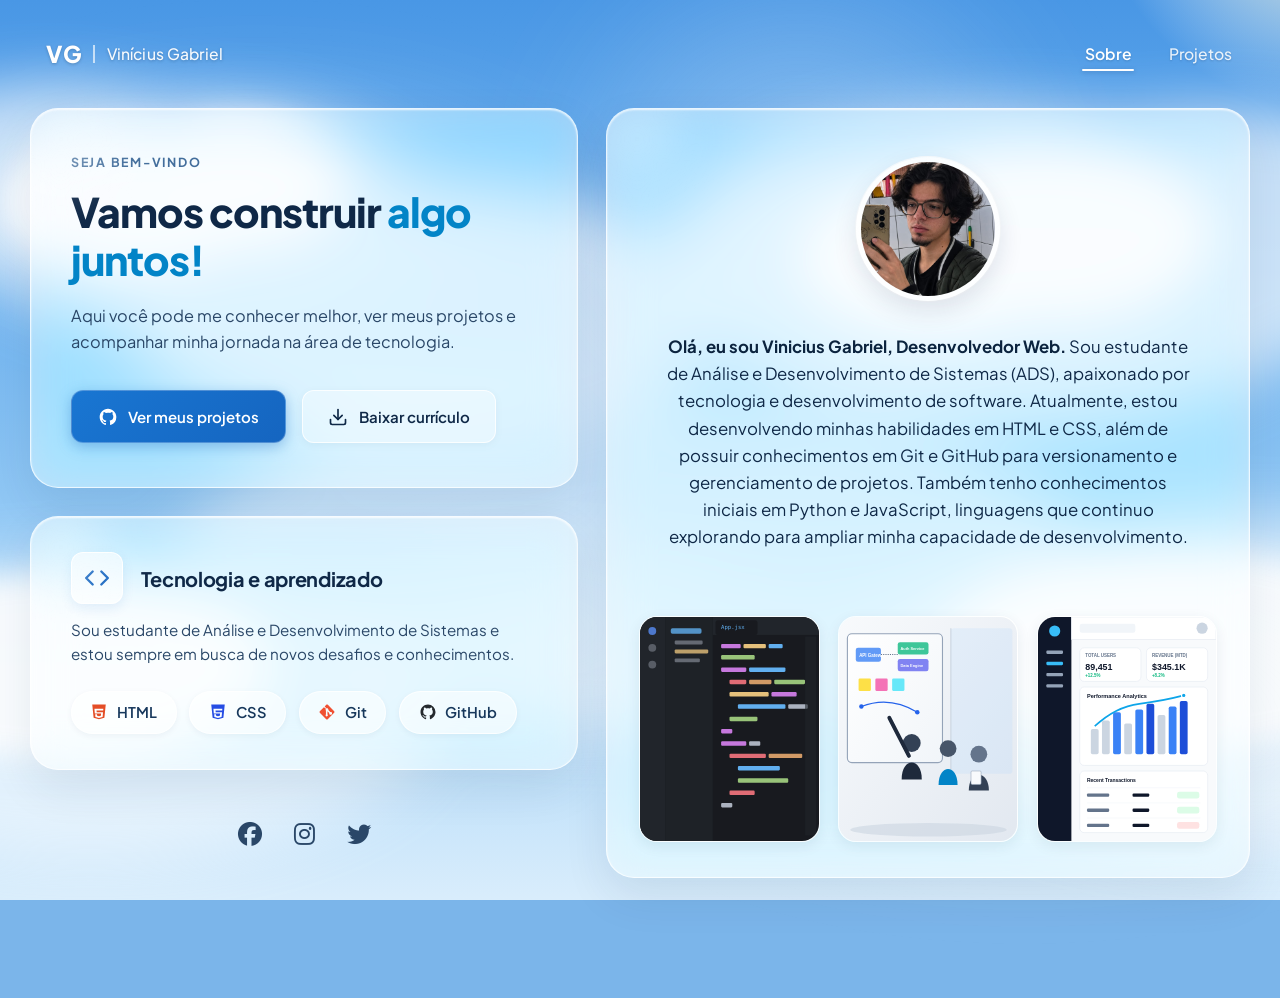
==== commit 9b485864: "Adiciona currículo ao portfólio Co-authored-by: Copilot <223556219+Copilot@users.noreply.github.com>" ====
--- a/index.html
+++ b/index.html
@@ -43,8 +43,7 @@
           <ul class="nav-list">
             <li><a href="index.html" class="nav-link active">Sobre</a></li>
             <li><a href="projeto.html" class="nav-link">Projetos</a></li>
-            <li><a href="habilidades.html" class="nav-link">Habilidades</a></li>
-            <li><a href="contato.html" class="nav-link">Contato</a></li>
+
           </ul>
         </nav>
 
@@ -92,7 +91,7 @@
               </a>
 
               <!-- Botão Secundário -->
-              <a href="#curriculo" class="btn btn-secondary" id="btnResume">
+              <a href="Curriculo_Vinicius_Gabriel_Ferreira_Alves(2).pdf" class="btn btn-secondary" id="btnResume">
                 <svg class="btn-icon" viewBox="0 0 24 24" width="20" height="20" fill="none" stroke="currentColor"
                   stroke-width="2" stroke-linecap="round" stroke-linejoin="round">
                   <path d="M21 15v4a2 2 0 0 1-2 2H5a2 2 0 0 1-2-2v-4"></path>
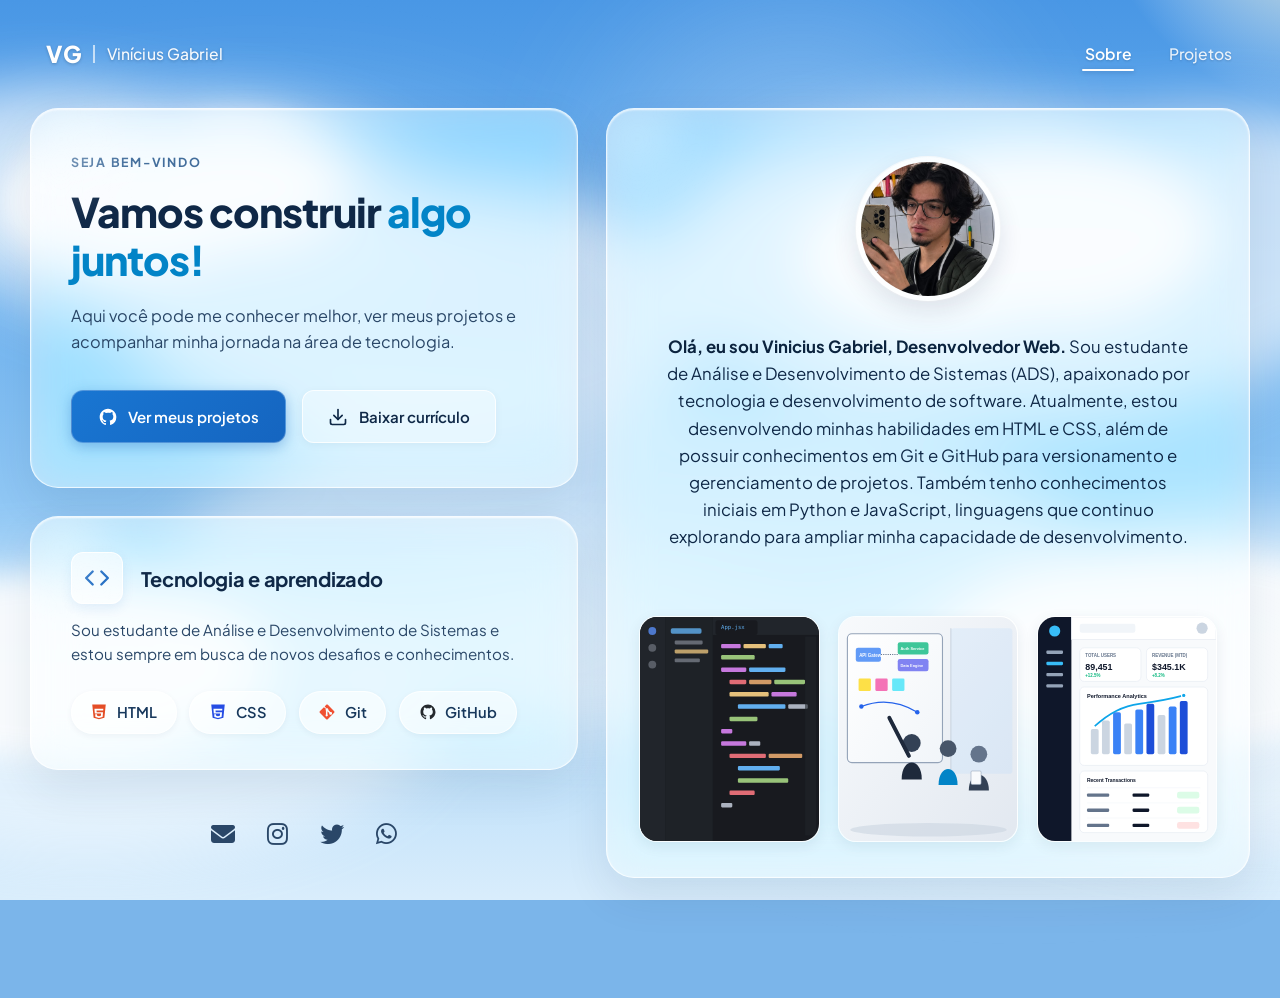
==== commit 82331123: "Atualiza contatos do portfólio Co-authored-by: Copilot <223556219+Copilot@users.noreply.github.com>" ====
--- a/index.html
+++ b/index.html
@@ -169,8 +169,8 @@
 
 
             <div class="footer-redes">
-              <a href="https://facebook.com" target="_blank">
-                <i class="fab fa-facebook"></i>
+              <a href="mailto:vinicius.g.ferreira.alves@gmail.com" target="_blank">
+                <i class="fas fa-envelope"></i>
               </a>
 
               <a href="https://instagram.com/vinii.gabs/" target="_blank">
@@ -180,6 +180,11 @@
               <a href="https://twitter.com" target="_blank">
                 <i class="fab fa-twitter"></i>
               </a>
+
+              <a href="https://wa.me/5544988351698" target="_blank">
+                <i class="fab fa-whatsapp"></i>
+              </a>
+
             </div>
 
 
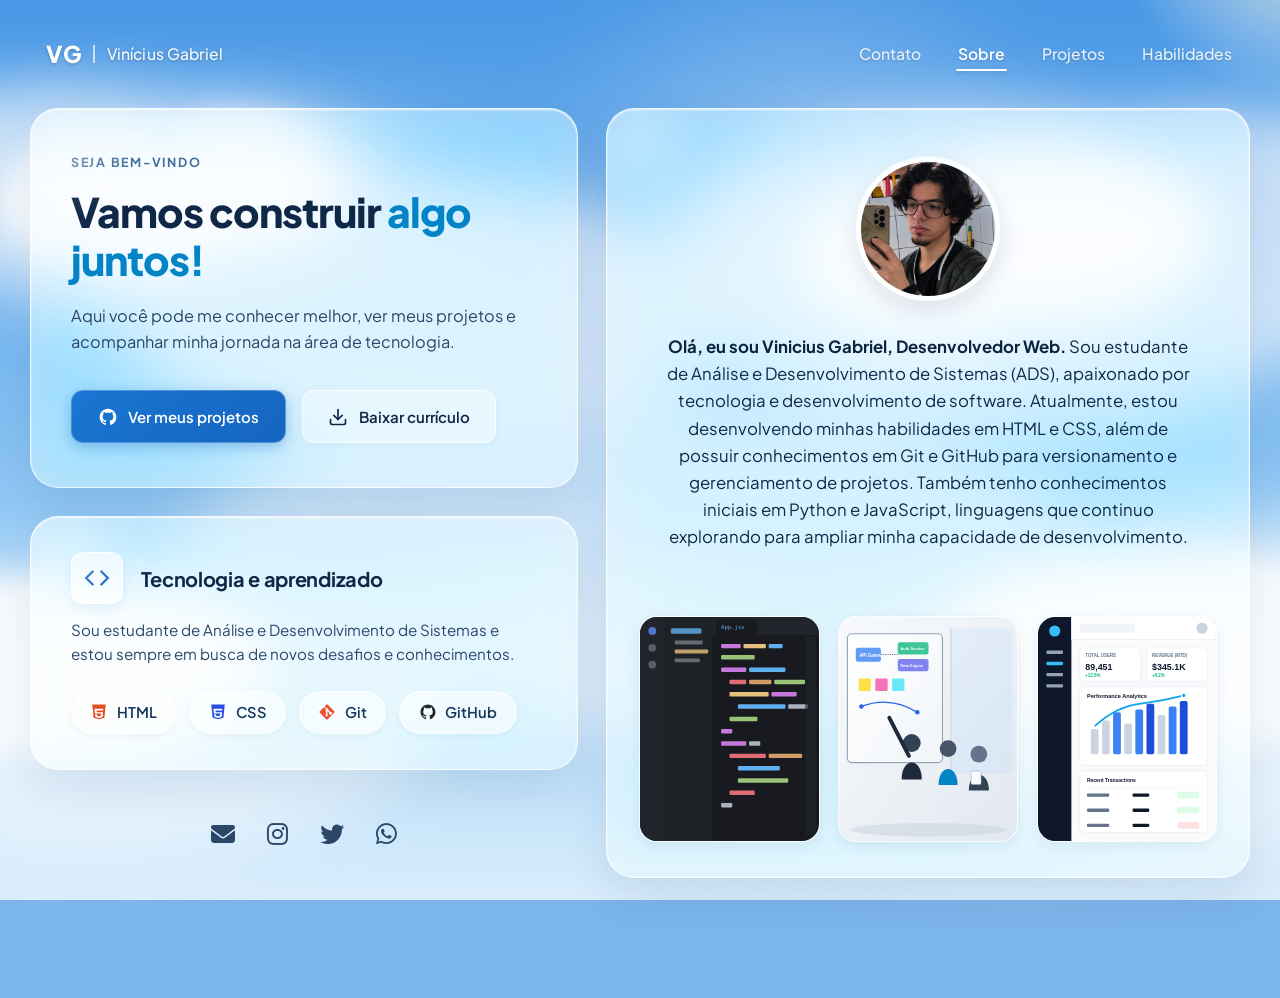
==== commit 67e52905: "Atualiza páginas do portfólio Co-authored-by: Copilot <223556219+Copilot@users.noreply.github.com>" ====
--- a/index.html
+++ b/index.html
@@ -41,8 +41,10 @@
         <!-- Links de navegação -->
         <nav class="nav-menu" id="navMenu">
           <ul class="nav-list">
+             <li><a href="contato.html" class="nav-link">Contato</a></li>
             <li><a href="index.html" class="nav-link active">Sobre</a></li>
             <li><a href="projeto.html" class="nav-link">Projetos</a></li>
+            <li><a href="habilidades.html" class="nav-link">Habilidades</a></li>
 
           </ul>
         </nav>
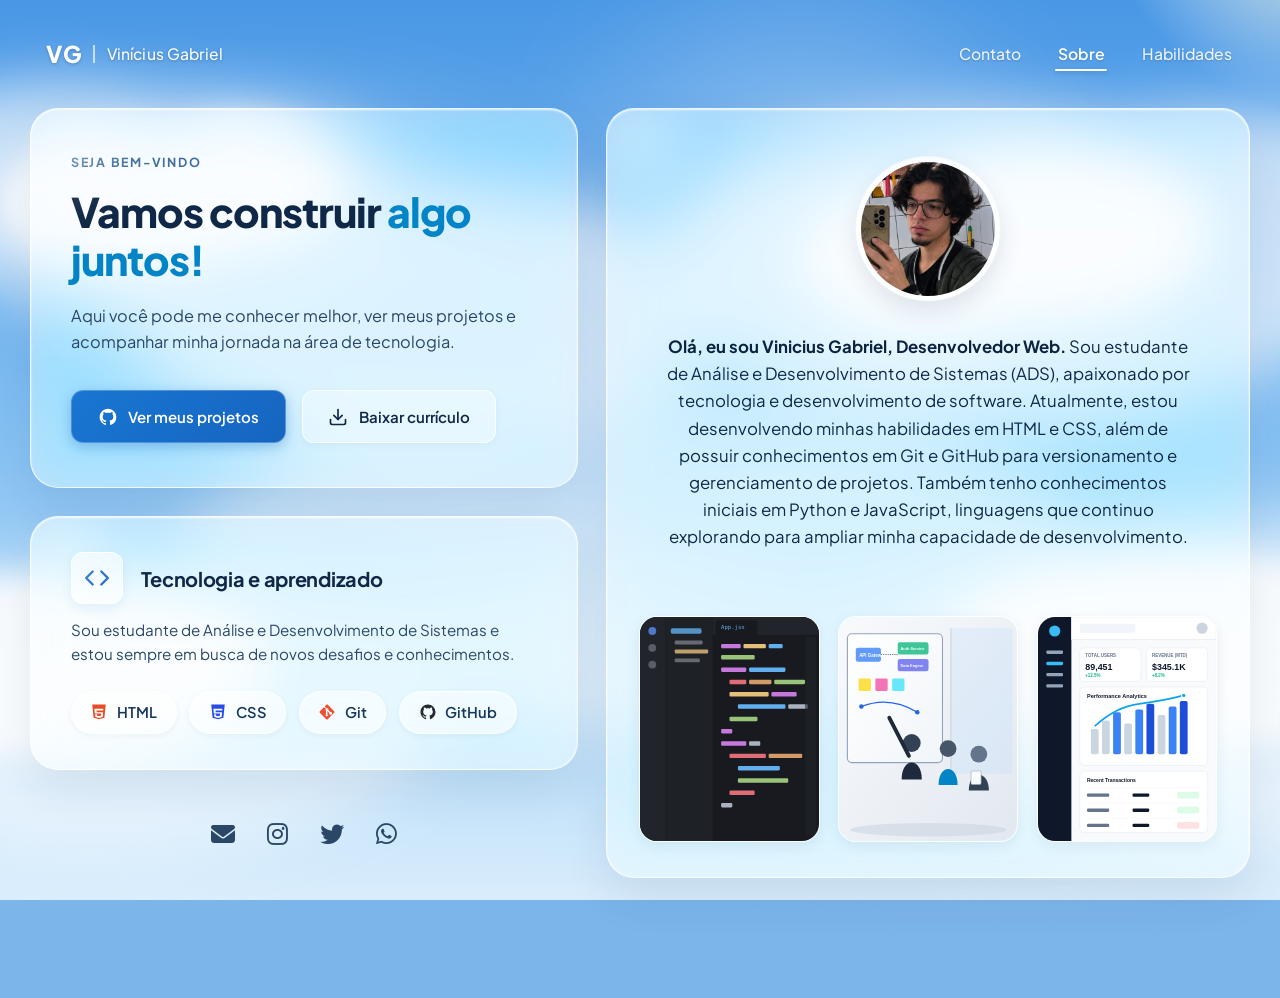
==== commit bea40cc7: "Atualiza navegação e projeto Co-authored-by: Copilot <223556219+Copilot@users.noreply.github.com>" ====
--- a/index.html
+++ b/index.html
@@ -43,7 +43,7 @@
           <ul class="nav-list">
              <li><a href="contato.html" class="nav-link">Contato</a></li>
             <li><a href="index.html" class="nav-link active">Sobre</a></li>
-            <li><a href="projeto.html" class="nav-link">Projetos</a></li>
+
             <li><a href="habilidades.html" class="nav-link">Habilidades</a></li>
 
           </ul>
